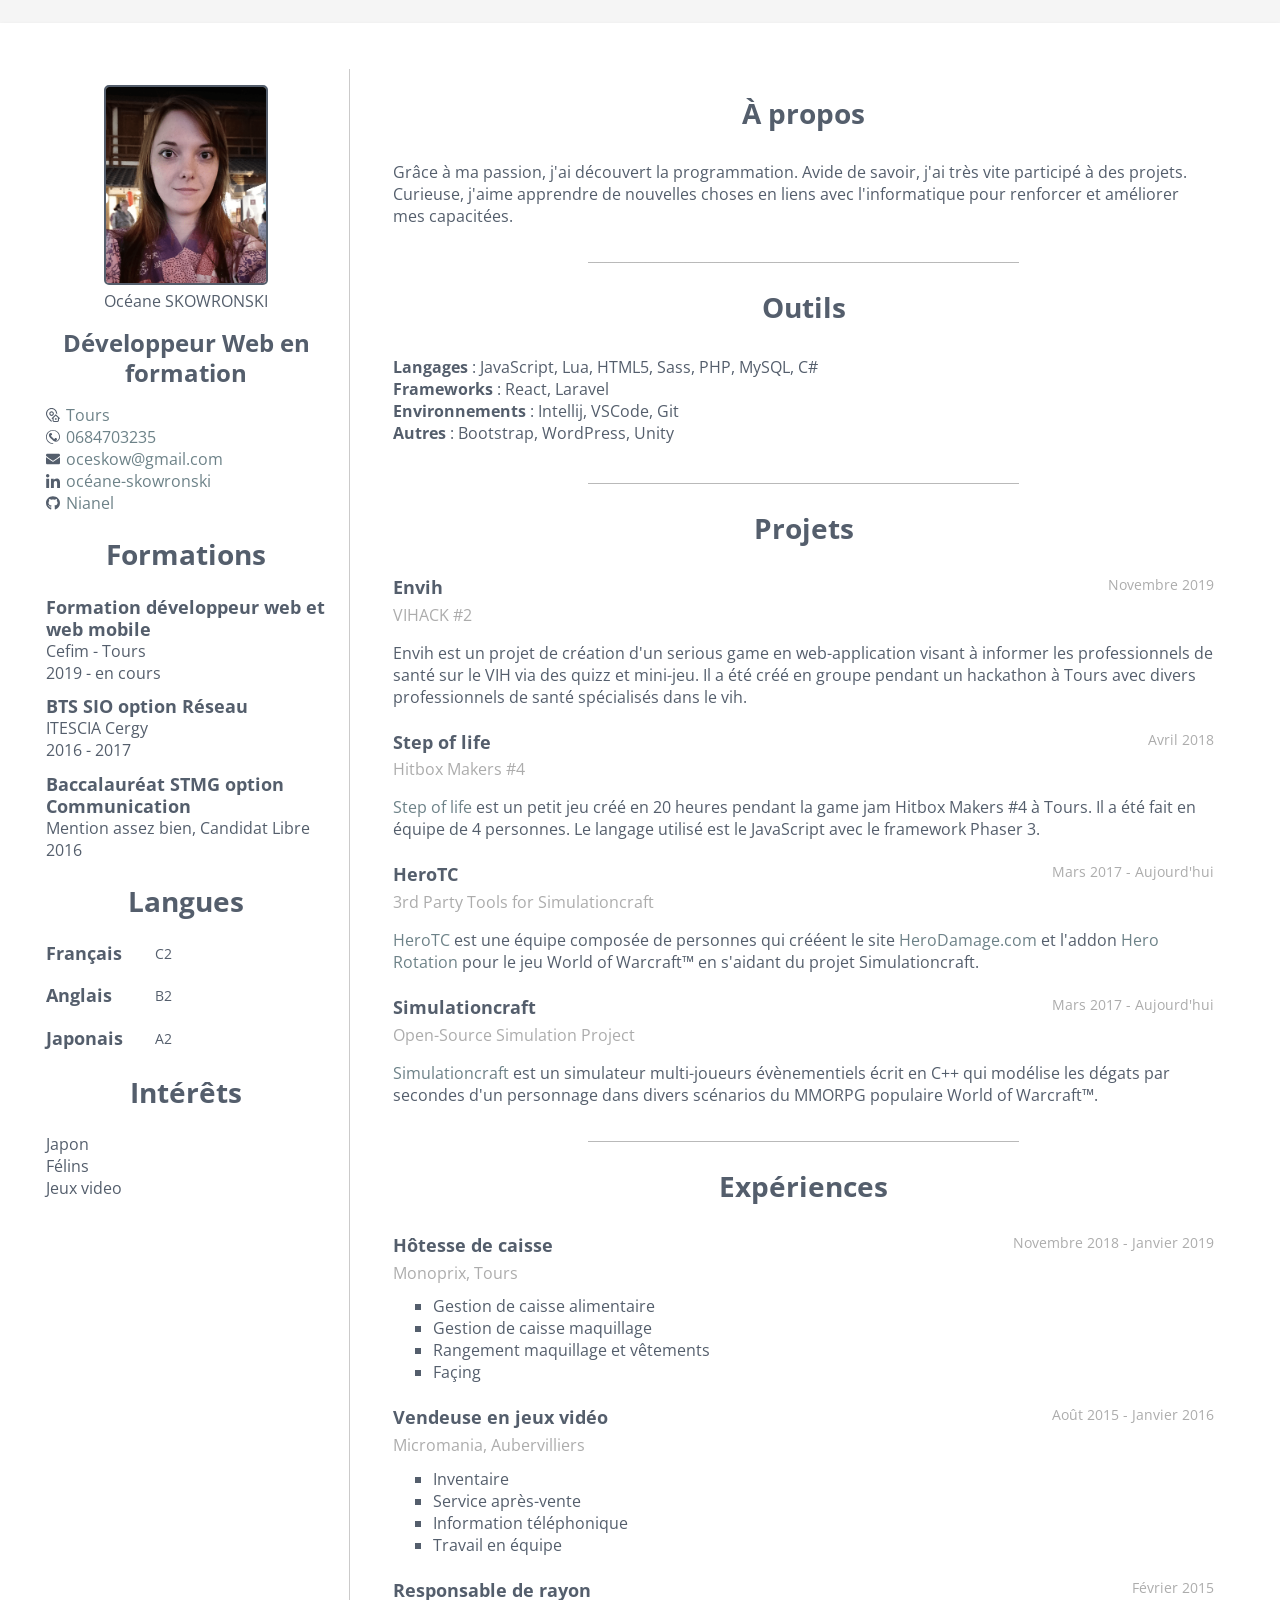
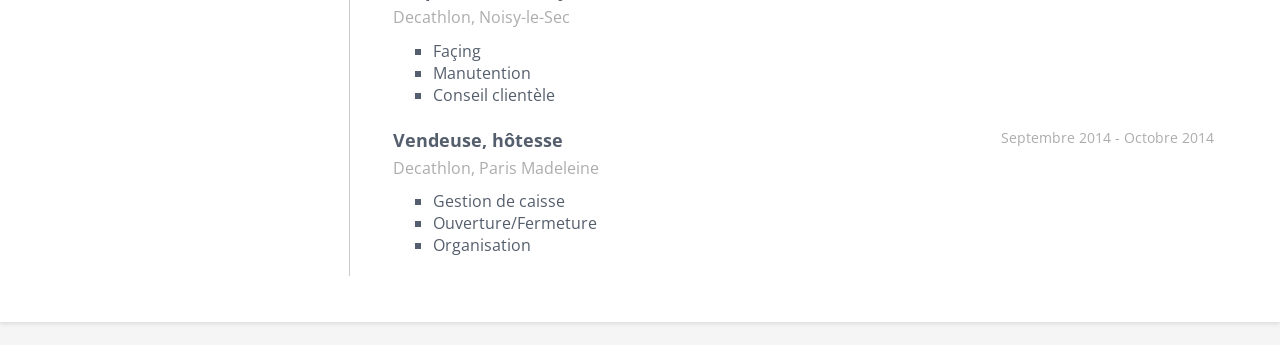
==== index.html @ ff421c4d "[CV] Minor update" ====
<!doctype html>
<html lang="fr">
<head>
  <meta charset="utf-8">
  <meta http-equiv="x-ua-compatible" content="ie=edge">
  <title>Océane SKOWRONSKI</title>
  <meta name="description" content="">
  <meta name="viewport" content="width=device-width, initial-scale=1">

  <link rel="apple-touch-icon-precomposed" sizes="57x57" href="./img/favicon/apple-touch-icon-57x57.png"/>
  <link rel="apple-touch-icon-precomposed" sizes="114x114" href="./img/favicon/apple-touch-icon-114x114.png"/>
  <link rel="apple-touch-icon-precomposed" sizes="72x72" href="./img/favicon/apple-touch-icon-72x72.png"/>
  <link rel="apple-touch-icon-precomposed" sizes="144x144" href="./img/favicon/apple-touch-icon-144x144.png"/>
  <link rel="apple-touch-icon-precomposed" sizes="60x60" href="./img/favicon/apple-touch-icon-60x60.png"/>
  <link rel="apple-touch-icon-precomposed" sizes="120x120" href="./img/favicon/apple-touch-icon-120x120.png"/>
  <link rel="apple-touch-icon-precomposed" sizes="76x76" href="./img/favicon/apple-touch-icon-76x76.png"/>
  <link rel="apple-touch-icon-precomposed" sizes="152x152" href="./img/favicon/apple-touch-icon-152x152.png"/>
  <link rel="icon" type="image/png" href="./img/favicon/favicon-196x196.png" sizes="196x196"/>
  <link rel="icon" type="image/png" href="./img/favicon/favicon-96x96.png" sizes="96x96"/>
  <link rel="icon" type="image/png" href="./img/favicon/favicon-32x32.png" sizes="32x32"/>
  <link rel="icon" type="image/png" href="./img/favicon/favicon-16x16.png" sizes="16x16"/>
  <link rel="icon" type="image/png" href="./img/favicon/favicon-128.png" sizes="128x128"/>
  <meta name="application-name" content="Océane SKOWRONSKI"/>
  <meta name="msapplication-TileColor" content="#FFFFFF"/>
  <meta name="msapplication-TileImage" content="./img/favicon/mstile-144x144.png"/>
  <meta name="msapplication-square70x70logo" content="./img/favicon/mstile-70x70.png"/>
  <meta name="msapplication-square150x150logo" content="./img/favicon/mstile-150x150.png"/>
  <meta name="msapplication-wide310x150logo" content="./img/favicon/mstile-310x150.png"/>
  <meta name="msapplication-square310x310logo" content="./img/favicon/mstile-310x310.png"/>

  <link href="https://fonts.googleapis.com/css?family=Open+Sans" rel="stylesheet">
  <link rel="stylesheet" href="./css/normalize.css">
  <link rel="stylesheet" href="./css/main.css">
</head>
<body>

<main>
  <article id="cv">
    <div id="sidebar">
      <section id="about">
        <figure>
          <img src="./img/me.png" alt="picture of me">
          <figcaption>Océane SKOWRONSKI</figcaption>
        </figure>
        <h1>Développeur Web en formation</h1>
      </section>
      <section id="links">
        <ul>
          <li>
            <a href="https://goo.gl/maps/8fyvjDsKUUS2BuRR8" title="Localisation" target="_blank">Tours</a>
          </li>
          <li>
            <a href="tel:0684703235" title="Telephone">0684703235</a>
          </li>
          <li>
            <a href="mailto:oceskow@gmail.com" title="Email">oceskow@gmail.com</a>
          </li>
          <li>
            <a href="https://www.linkedin.com/in/oc%C3%A9ane-skowronski-62963412b/" title="LinkedIn" target="_blank">océane-skowronski</a>
          </li>
          <li>
            <a href="https://github.com/Nianel" title="GitHub" target="_blank">Nianel</a>
          </li>
        </ul>
      </section>
      <section id="education">
        <h2>Formations</h2>
        <ul>
          <li><h3>Formation développeur web et web mobile</h3><h4>Cefim - Tours<br>2019 - en cours</h4></li>
          <li><h3>BTS SIO option Réseau</h3><h4>ITESCIA Cergy<br>2016 - 2017</h4></li>
          <li><h3>Baccalauréat STMG option Communication</h3><h4>Mention assez bien, Candidat Libre<br>2016</h4></li>
        </ul>
      </section>
      <section id="langs">
        <h2>Langues</h2>
        <ul>
          <li><h3>Français<span class="level">C2</span></h3></li>
          <li><h3>Anglais<span class="level">B2</span></h3></li>
          <li><h3>Japonais<span class="level">A2</span></h3></li>
        </ul>
      </section>
      <section>
        <h2>Intérêts</h2>
        <ul>
          <li>Japon</li>
          <li>Félins</li>
          <li>Jeux video</li>
        </ul>
      </section>
    </div>
    <div id="content">
      <section id="profile">
        <h2>À propos</h2>
        <p>
          Grâce à ma passion, j'ai découvert la programmation. Avide de savoir, j'ai très vite participé à des
          projets.<br>
          Curieuse, j'aime apprendre de nouvelles choses en liens avec l'informatique pour renforcer et améliorer mes
          capacitées.
        </p>
      </section>
      <section id="tools">
        <h2>Outils</h2>
        <ul>
          <li>
            <strong>Langages</strong> :
            JavaScript, Lua, HTML5, Sass, PHP, MySQL, C#
          </li>
          <li>
            <strong>Frameworks</strong> :
            React, Laravel
          </li>
          <li>
            <strong>Environnements</strong> :
            Intellij, VSCode, Git
          </li>
          <li>
            <strong>Autres</strong> :
            Bootstrap, WordPress, Unity
          </li>
        </ul>
      </section>
      <section id="projects">
        <h2>Projets</h2>
        <div>
          <h3>Envih<span class="period">Novembre 2019</span></h3>
          <h4>VIHACK #2</h4>
          <p> Envih est un projet de création d'un serious game en web-application visant à informer les professionnels de
            santé sur le VIH via des quizz et mini-jeu.
            Il a été créé en groupe pendant un hackathon à Tours avec divers professionnels de santé spécialisés dans le
            vih.
          </p>
        </div>
        <div>
          <h3>Step of life<span class="period">Avril 2018</span></h3>
          <h4>Hitbox Makers #4</h4>
          <p>
            <a href="https://github.com/Nianel/steps-of-life" title="Step of life GitHub" target="_blank">Step of
              life</a> est un petit jeu créé en 20 heures pendant la game jam Hitbox Makers #4 à Tours. Il a été fait en
            équipe de 4
            personnes. Le langage utilisé est le JavaScript avec le framework Phaser 3.
          </p>
        </div>
        <div>
          <h3>HeroTC<span class="period">Mars 2017 - Aujourd'hui</span></h3>
          <h4>3rd Party Tools for Simulationcraft</h4>
          <p>
            <a href="https://github.com/herotc" title="HeroTC GitHub" target="_blank">HeroTC</a> est une
            équipe composée de personnes qui crééent le site <a href="https://www.herodamage.com/" title="HeroDamage"
                                                                target="_blank">HeroDamage.com</a> et l'addon <a
            href="https://github.com/herotc/hero-rotation" title="HeroRotation" target="_blank">Hero Rotation</a> pour
            le jeu World of Warcraft™ en s'aidant du projet Simulationcraft.
          </p>
        </div>
        <div>
          <h3>Simulationcraft<span class="period">Mars 2017 - Aujourd'hui</span></h3>
          <h4>Open-Source Simulation Project</h4>
          <p>
            <a href="https://github.com/simulationcraft/simc" title="Simulationcraft GitHub" target="_blank">Simulationcraft</a>
            est un simulateur multi-joueurs évènementiels écrit en C++ qui modélise les dégats par secondes d'un
            personnage dans divers scénarios du MMORPG populaire World of Warcraft™.
          </p>
        </div>
      </section>
      <section id="experiences">
        <h2>Expériences</h2>
        <div>
          <h3>Hôtesse de caisse<span class="period">Novembre 2018 - Janvier 2019</span></h3>
          <h4>Monoprix, Tours</h4>
          <ul>
            <li>Gestion de caisse alimentaire</li>
            <li>Gestion de caisse maquillage</li>
            <li>Rangement maquillage et vêtements</li>
            <li>Façing</li>
          </ul>
        </div>
        <div>
          <h3>Vendeuse en jeux vidéo<span class="period">Août 2015 - Janvier 2016</span></h3>
          <h4>Micromania, Aubervilliers</h4>
          <ul>
            <li>Inventaire</li>
            <li>Service après-vente</li>
            <li>Information téléphonique</li>
            <li>Travail en équipe</li>
          </ul>
        </div>
        <div>
          <h3>Responsable de rayon<span class="period">Février 2015</span></h3>
          <h4>Decathlon, Noisy-le-Sec</h4>
          <ul>
            <li>Façing</li>
            <li>Manutention</li>
            <li>Conseil clientèle</li>
          </ul>
        </div>
        <div>
          <h3>Vendeuse, hôtesse<span class="period">Septembre 2014 - Octobre 2014</span></h3>
          <h4>Decathlon, Paris Madeleine</h4>
          <ul>
            <li>Gestion de caisse</li>
            <li>Ouverture/Fermeture</li>
            <li>Organisation</li>
          </ul>
        </div>
      </section>
    </div>
  </article>
</main>
</body>
</html>
---- css/main.css ----
body {
  font-size: 1rem;
  line-height: 1.25;
}

@media all and (min-width: 48em) {
  body {
    font-size: 1rem;
    line-height: 1.375;
  }
}

h1, .h1 {
  font-size: 1.625rem;
  line-height: 1.15384615;
}

@media all and (min-width: 48em) {
  h1, .h1 {
    font-size: 2rem;
    line-height: 1.25;
  }
}

@media all and (min-width: 62em) {
  h1, .h1 {
    font-size: 2.25rem;
    line-height: 1.25;
  }
}

h2, .h2 {
  font-size: 1.375rem;
  line-height: 1.13636364;
}

@media all and (min-width: 48em) {
  h2, .h2 {
    font-size: 1.5rem;
    line-height: 1.25;
  }
}

@media all and (min-width: 62em) {
  h2, .h2 {
    font-size: 1.75rem;
    line-height: 1.25;
  }
}

h3, .h3 {
  font-size: 1.125rem;
  line-height: 1.11111111;
}

@media all and (min-width: 48em) {
  h3, .h3 {
    line-height: 1.22222222;
  }
}

blockquote {
  font-size: 1.25rem;
  line-height: 1.25;
}

@media all and (min-width: 48em) {
  blockquote {
    font-size: 1.5rem;
    line-height: 1.45833333;
  }
}

ul {
  list-style: none;
  margin: 0;
  padding: 0;
}

a, a:visited, a:hover, a:active {
  color: rgb(109, 130, 136);
}

a, a:visited, a:active {
  text-decoration: none;
}

a:hover {
  text-decoration: underline;
}

body {
  background: #F5F5F5;
  color: #545E6C;
  font-family: 'Open Sans', sans-serif;
  padding: 1.44rem 0;
}

body article#cv {
  background-color: #FFF;
  box-shadow: 0 0.125rem 0.25rem rgba(0, 0, 0, 0.1);
  margin: auto;
  padding: 1.44rem;
}

@media all and (min-width: 48em) {
  body article#cv {
    display: flex;
    max-width: 75rem;
    padding: 2.88rem;
  }
}

body article#cv > div > section > h2 {
  text-align: center;
}

body article#cv > div#sidebar {
  margin: 0 auto;
  min-width: 17.5rem;
  max-width: 17.5rem;
}

@media all and (min-width: 48em) {
  body article#cv > div#sidebar {
    border-right: 0.0625rem groove rgba(168, 167, 167, 0.6);
    padding-right: 1.44rem;
  }
}

body article#cv > div#sidebar > section#about {
  text-align: center;
}

body article#cv > div#sidebar > section#about > figure > img {
  border: 0.125rem solid #545E6C;
  border-radius: 0.3125rem;
  max-width: 80%;
  max-height: 80%;
}

body article#cv > div#sidebar > section#about > h1 {
  font-size: 1.5rem;
}

body article#cv > div#sidebar > section#links > ul > li {
  background-position: 0 50%;
  background-repeat: no-repeat;
  background-size: 0.875rem;
  padding-left: 1.25rem;
}

body article#cv > div#sidebar > section#links > ul > li:nth-of-type(1) {
  background-image: url("../img/address.svg");
}

body article#cv > div#sidebar > section#links > ul > li:nth-of-type(2) {
  background-image: url("../img/telephone.svg");
}

body article#cv > div#sidebar > section#links > ul > li:nth-of-type(3) {
  background-image: url("../img/mail.svg");
}

body article#cv > div#sidebar > section#links > ul > li:nth-of-type(4) {
  background-image: url("../img/linkedin.svg");
}

body article#cv > div#sidebar > section#links > ul > li:nth-of-type(5) {
  background-image: url("../img/github.svg");
}

body article#cv > div#sidebar > section#education > ul > li > h3, body article#cv > div#sidebar > section#education > ul > li > h4 {
  margin: 0;
}

body article#cv > div#sidebar > section#education > ul > li > h4 {
  font-weight: normal;
}

body article#cv > div#sidebar > section#education > ul > li:not(:last-child) {
  margin-bottom: 0.72rem;
}

body article#cv > div#sidebar > section#langs > ul {
  max-width: 45%;
}

body article#cv > div#sidebar > section#langs > ul > li > h3 {
  display: flex;
  justify-content: space-between;
}

body article#cv > div#sidebar > section#langs > ul > li > h3 > span.level {
  font-size: 80%;
  font-weight: normal;
  line-height: 1.7;
}

@media all and (min-width: 48em) {
  body article#cv > div#content {
    padding-left: 1.44rem;
  }
}

body article#cv > div#content > section {
  padding: 20px;
}

body article#cv > div#content > section:not(:last-child) {
  background: linear-gradient(to right, transparent 25%, rgba(116, 116, 116, 0.5) 25%, rgba(116, 116, 116, 0.5) 75%, transparent 75%) no-repeat bottom;
  background-size: 100% 1px;
}

body article#cv > div#content > section#tools {
  padding: 20px;
}

body article#cv > div#content > section#tools > ul {
  margin-bottom: 20px;
}

body article#cv > div#content > section > h2 {
  color: #545E6C;
  line-height: 1.75;
  margin-block-start: 0;
}

body article#cv > div#content > section#experiences > div > h3, body article#cv > div#content > section#experiences > div > h4, body article#cv > div#content > section#projects > div > h3, body article#cv > div#content > section#projects > div > h4 {
  margin: 0;
}

body article#cv > div#content > section#experiences > div > h3, body article#cv > div#content > section#projects > div > h3 {
  display: flex;
  justify-content: space-between;
  margin: 1.44rem 0 0.36rem 0;
}

body article#cv > div#content > section#experiences > div > h3 > span.period, body article#cv > div#content > section#projects > div > h3 > span.period {
  color: rgba(116, 116, 116, 0.6);
  font-size: 80%;
  font-weight: normal;
}

body article#cv > div#content > section#experiences > div > h4, body article#cv > div#content > section#projects > div > h4 {
  color: rgba(116, 116, 116, 0.6);
  font-weight: normal;
  margin-bottom: 0.72rem;
}

body article#cv > div#content > section#experiences > div > ul, body article#cv > div#content > section#projects > div > ul {
  list-style: square;
  padding-left: 2.5rem;
}

@media print {
  body {
    background: none;
    padding: 0;
  }

  body article#cv {
    background-color: transparent;
    box-shadow: none;
    padding: 0;
  }
}

/*# sourceMappingURL=main.css.map */
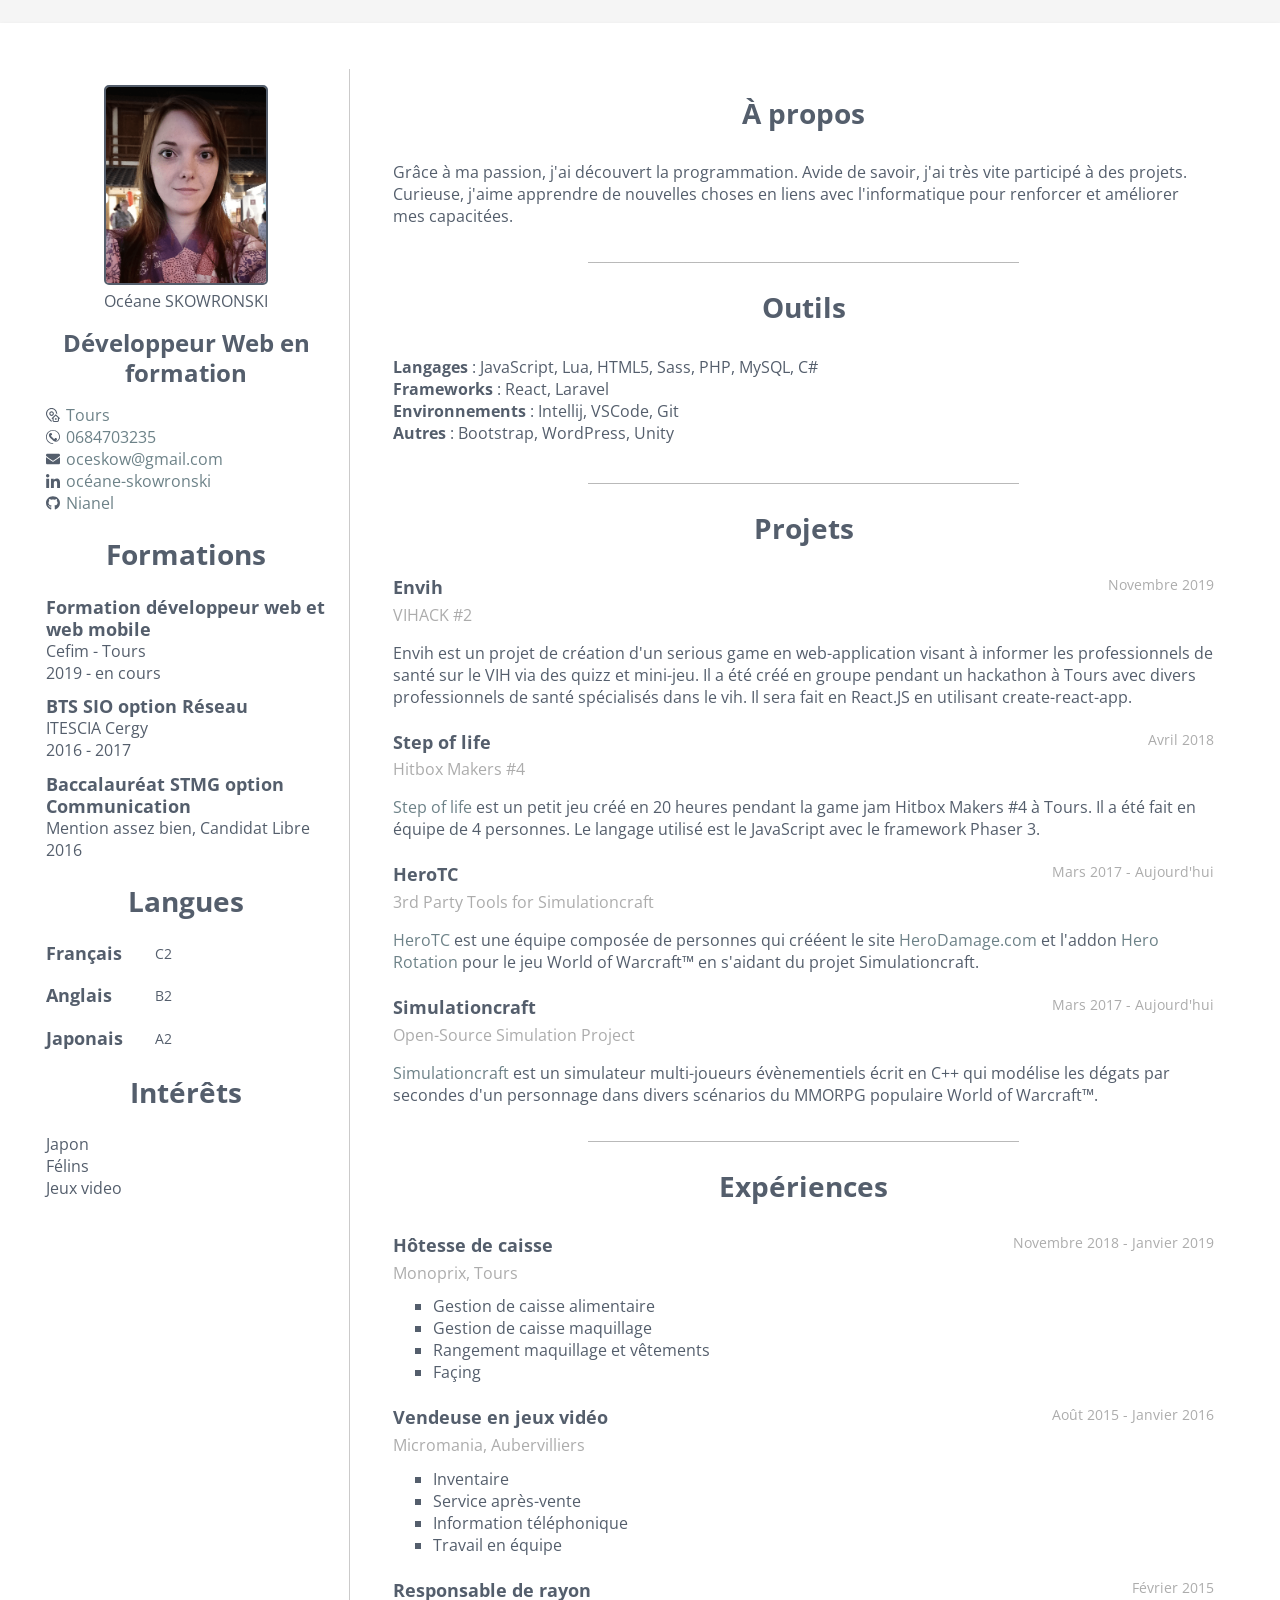
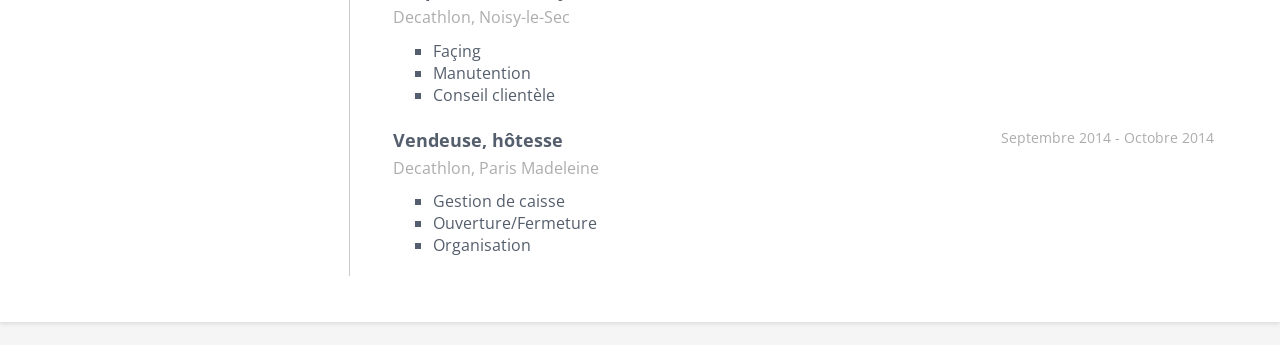
==== commit 84e2e52a: "[CV] Minor update" ====
--- a/index.html
+++ b/index.html
@@ -127,7 +127,7 @@
           <p> Envih est un projet de création d'un serious game en web-application visant à informer les professionnels de
             santé sur le VIH via des quizz et mini-jeu.
             Il a été créé en groupe pendant un hackathon à Tours avec divers professionnels de santé spécialisés dans le
-            vih.
+            vih. Il sera fait en React.JS en utilisant create-react-app.
           </p>
         </div>
         <div>
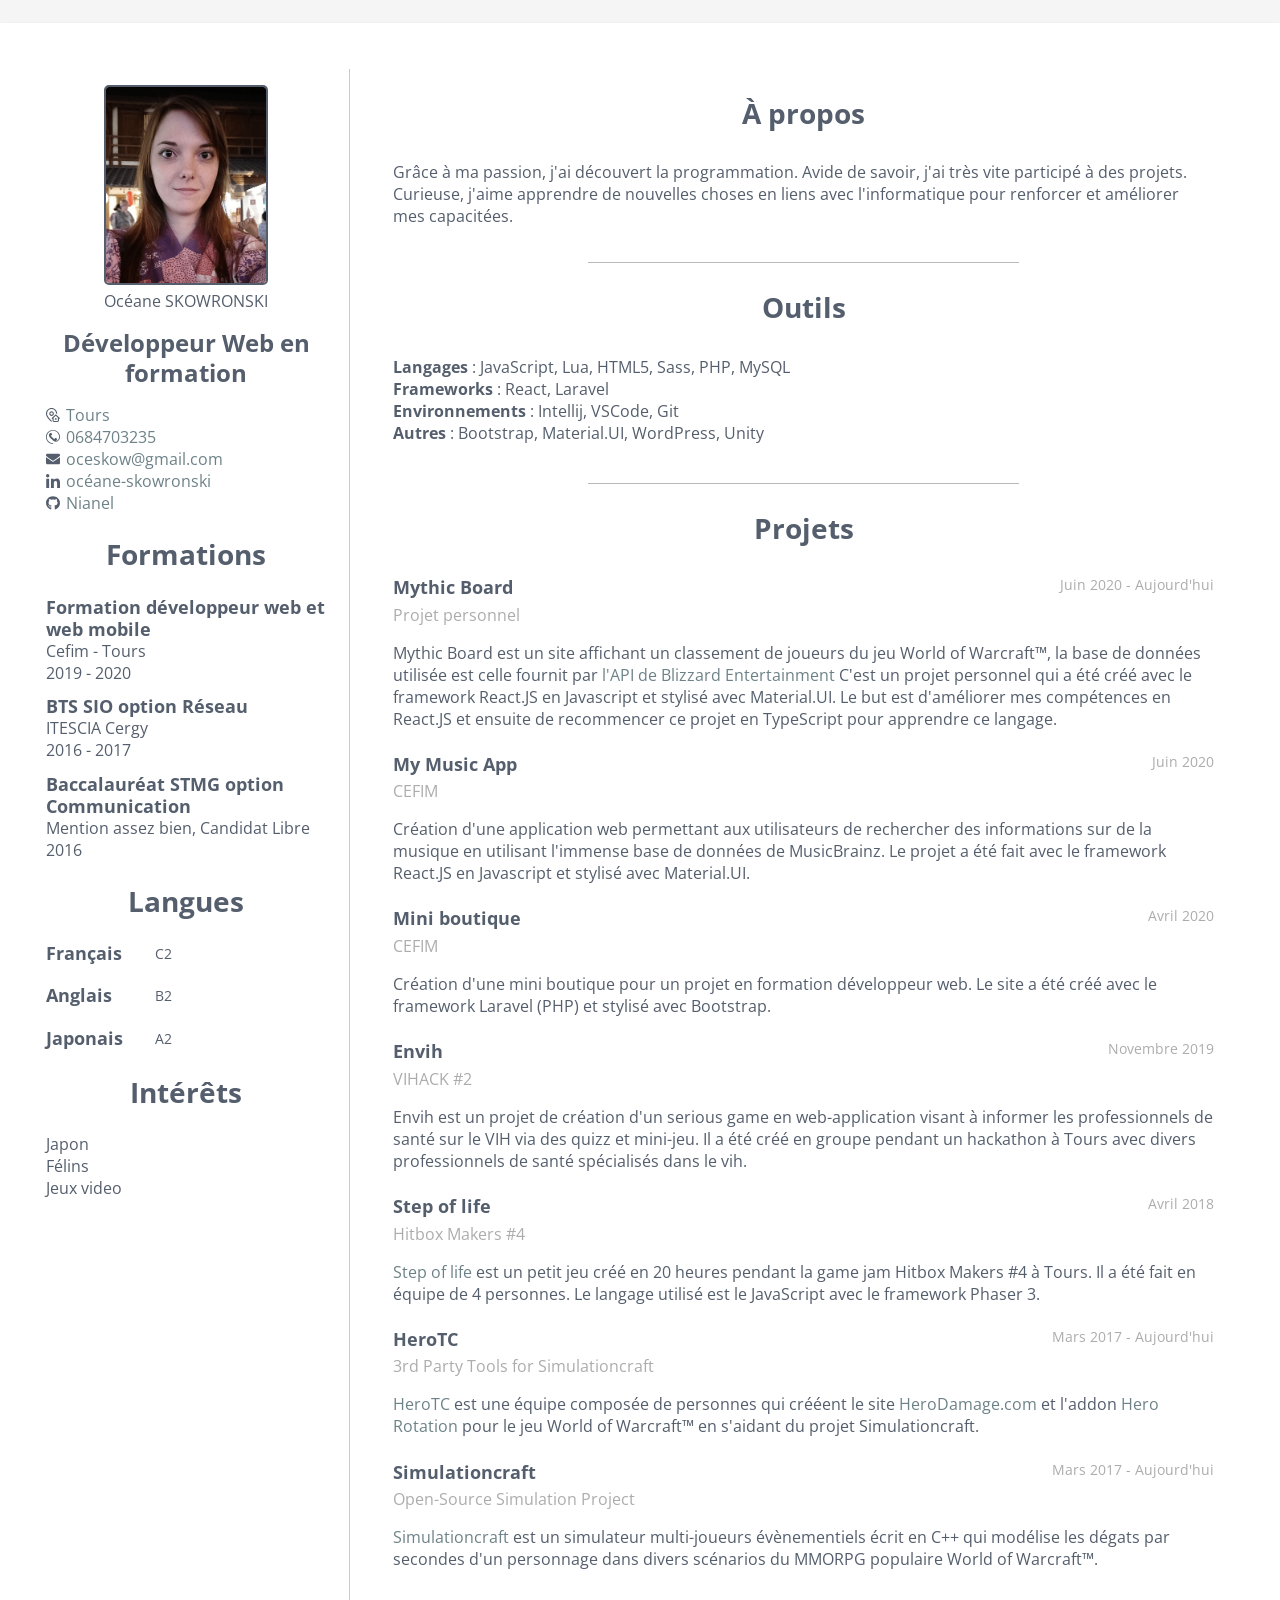
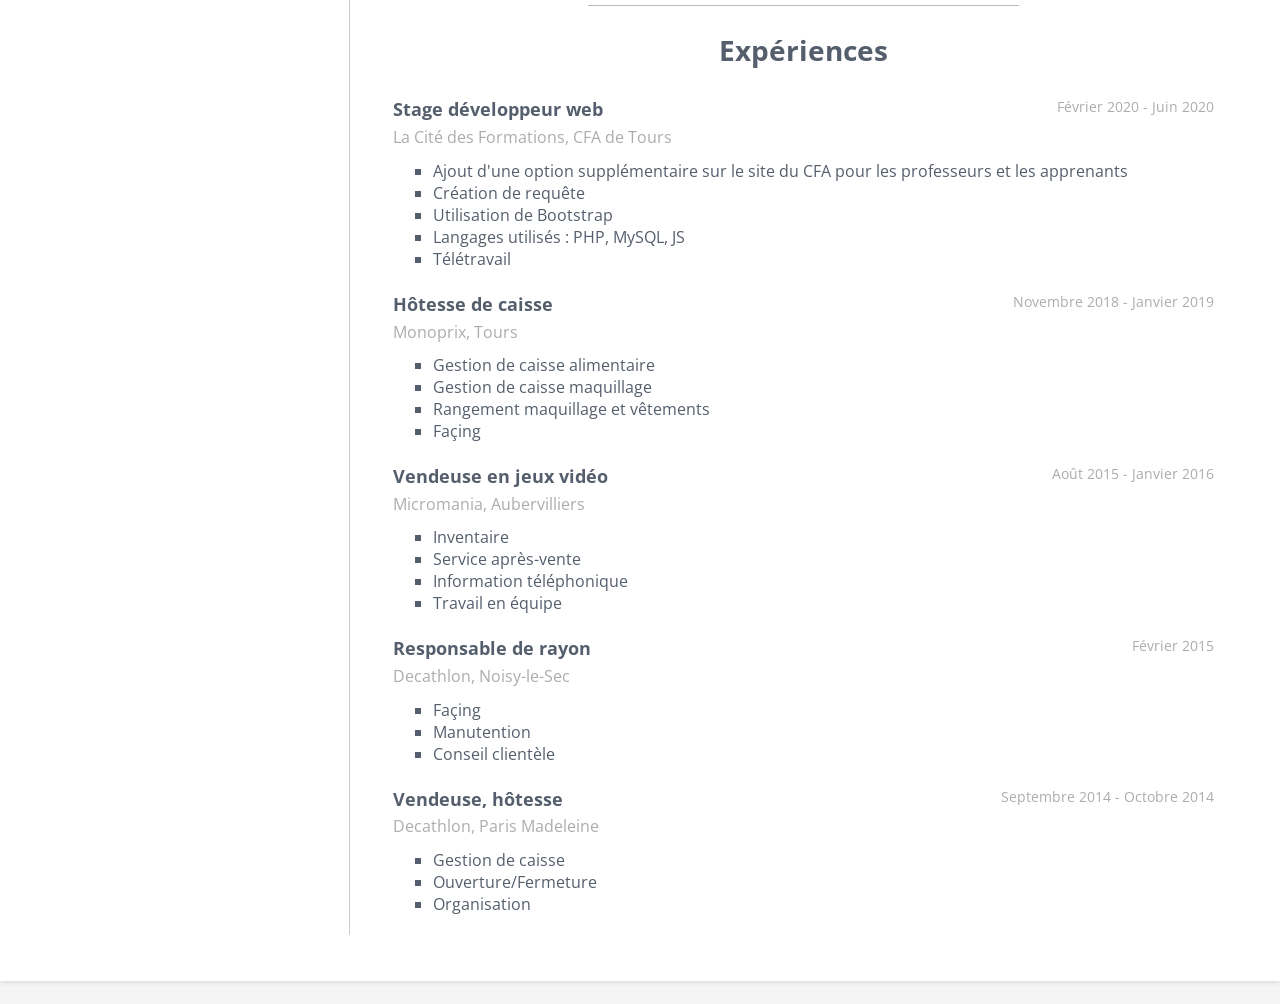
==== commit d9594044: "Update CV" ====
--- a/index.html
+++ b/index.html
@@ -66,7 +66,7 @@
       <section id="education">
         <h2>Formations</h2>
         <ul>
-          <li><h3>Formation développeur web et web mobile</h3><h4>Cefim - Tours<br>2019 - en cours</h4></li>
+          <li><h3>Formation développeur web et web mobile</h3><h4>Cefim - Tours<br>2019 - 2020</h4></li>
           <li><h3>BTS SIO option Réseau</h3><h4>ITESCIA Cergy<br>2016 - 2017</h4></li>
           <li><h3>Baccalauréat STMG option Communication</h3><h4>Mention assez bien, Candidat Libre<br>2016</h4></li>
         </ul>
@@ -103,7 +103,7 @@
         <ul>
           <li>
             <strong>Langages</strong> :
-            JavaScript, Lua, HTML5, Sass, PHP, MySQL, C#
+            JavaScript, Lua, HTML5, Sass, PHP, MySQL
           </li>
           <li>
             <strong>Frameworks</strong> :
@@ -115,19 +115,40 @@
           </li>
           <li>
             <strong>Autres</strong> :
-            Bootstrap, WordPress, Unity
+            Bootstrap, Material.UI, WordPress, Unity
           </li>
         </ul>
       </section>
       <section id="projects">
         <h2>Projets</h2>
+        <div>
+          <h3>Mythic Board<span class="period">Juin 2020 - Aujourd'hui</span></h3>
+          <h4>Projet personnel</h4>
+          <p> Mythic Board est un site affichant un classement de joueurs du jeu World of Warcraft™, la base de données utilisée est celle fournit par <a href="https://develop.battle.net/documentation" title="API Blizzard" target="_blank">l'API de Blizzard Entertainment</a>
+            C'est un projet personnel qui a été créé avec le framework React.JS en Javascript et stylisé avec Material.UI. Le but est d'améliorer mes compétences en React.JS et ensuite de recommencer ce projet en TypeScript pour apprendre ce langage.
+          </p>
+        </div>
+        <div>
+          <h3>My Music App<span class="period">Juin 2020</span></h3>
+          <h4>CEFIM</h4>
+          <p> Création d'une application web permettant aux utilisateurs de rechercher des informations sur de la musique en utilisant l'immense base de données de MusicBrainz.
+            Le projet a été fait avec le framework React.JS en Javascript et stylisé avec Material.UI.
+          </p>
+        </div>
+        <div>
+          <h3>Mini boutique<span class="period">Avril 2020</span></h3>
+          <h4>CEFIM</h4>
+          <p> Création d'une mini boutique pour un projet en formation développeur web.
+            Le site a été créé avec le framework Laravel (PHP) et stylisé avec Bootstrap.
+          </p>
+        </div>
         <div>
           <h3>Envih<span class="period">Novembre 2019</span></h3>
           <h4>VIHACK #2</h4>
           <p> Envih est un projet de création d'un serious game en web-application visant à informer les professionnels de
             santé sur le VIH via des quizz et mini-jeu.
             Il a été créé en groupe pendant un hackathon à Tours avec divers professionnels de santé spécialisés dans le
-            vih. Il sera fait en React.JS en utilisant create-react-app.
+            vih.
           </p>
         </div>
         <div>
@@ -164,6 +185,17 @@
       <section id="experiences">
         <h2>Expériences</h2>
         <div>
+          <h3>Stage développeur web<span class="period">Février 2020 - Juin 2020</span></h3>
+          <h4>La Cité des Formations, CFA de Tours</h4>
+          <ul>
+            <li>Ajout d'une option supplémentaire sur le site du CFA pour les professeurs et les apprenants</li>
+            <li>Création de requête</li>
+            <li>Utilisation de Bootstrap</li>
+            <li>Langages utilisés : PHP, MySQL, JS</li>
+            <li>Télétravail</li>
+          </ul>
+        </div>
+        <div>
           <h3>Hôtesse de caisse<span class="period">Novembre 2018 - Janvier 2019</span></h3>
           <h4>Monoprix, Tours</h4>
           <ul>
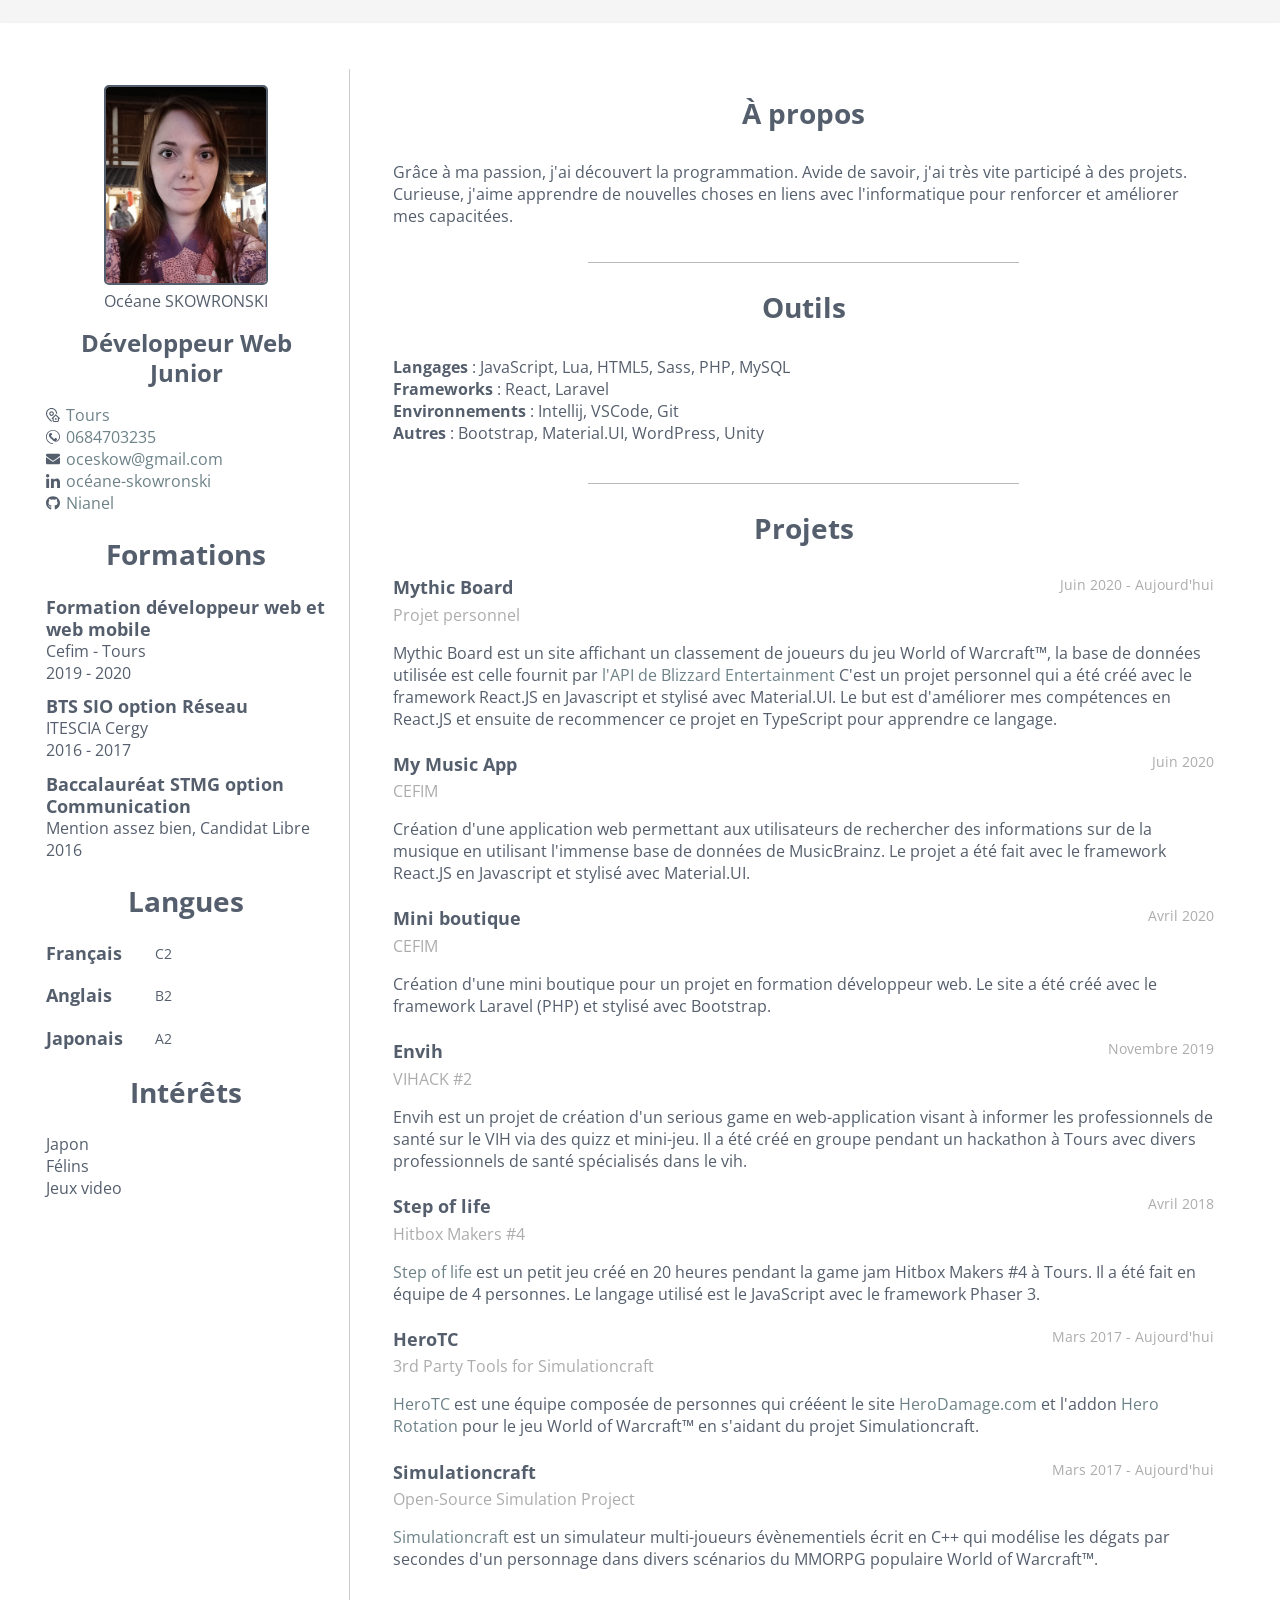
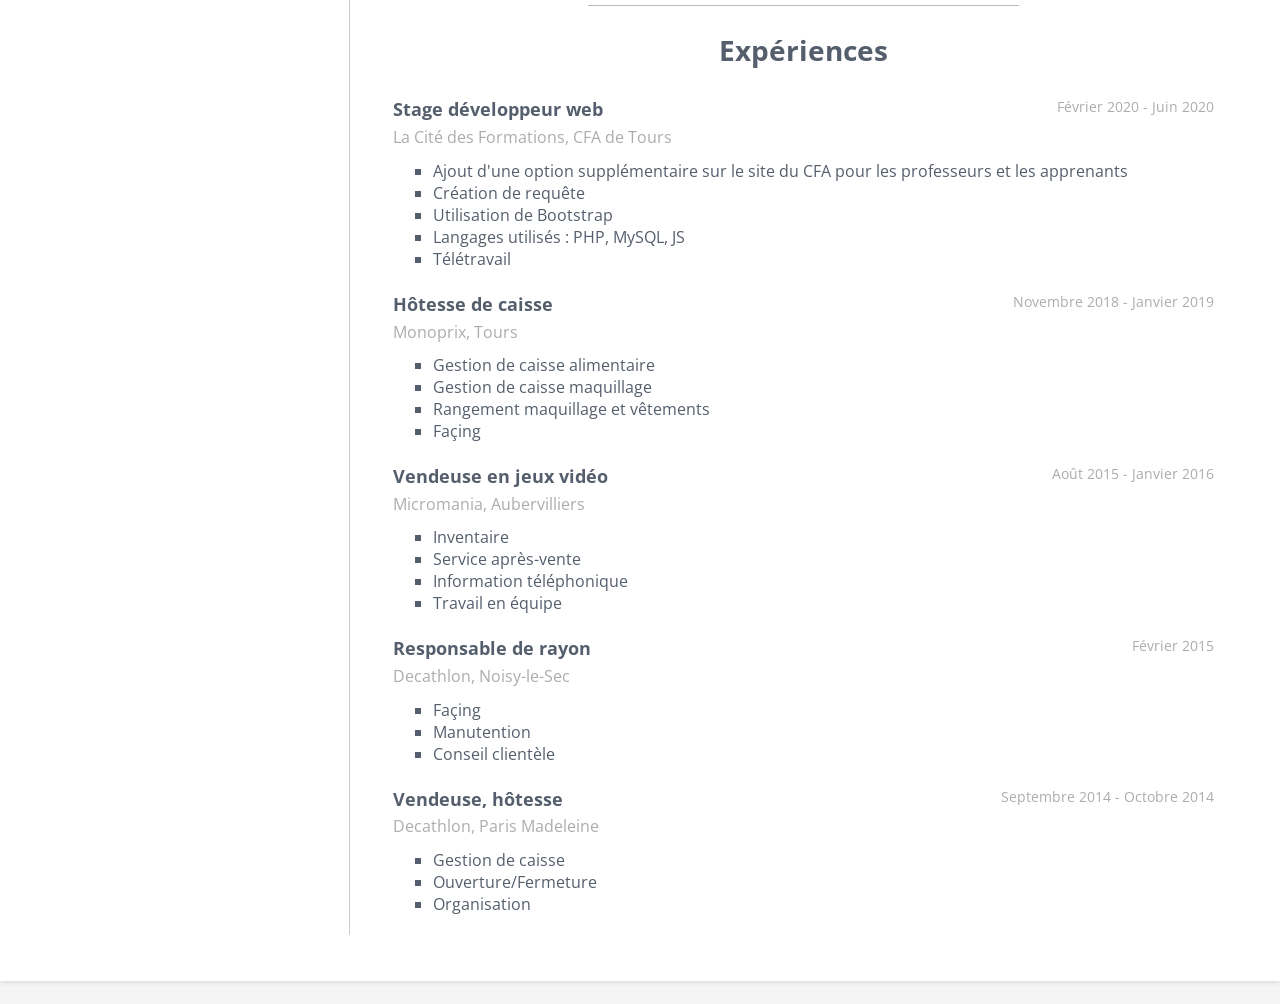
==== commit 895a4469: "Update" ====
--- a/index.html
+++ b/index.html
@@ -42,7 +42,7 @@
           <img src="./img/me.png" alt="picture of me">
           <figcaption>Océane SKOWRONSKI</figcaption>
         </figure>
-        <h1>Développeur Web en formation</h1>
+        <h1>Développeur Web Junior</h1>
       </section>
       <section id="links">
         <ul>
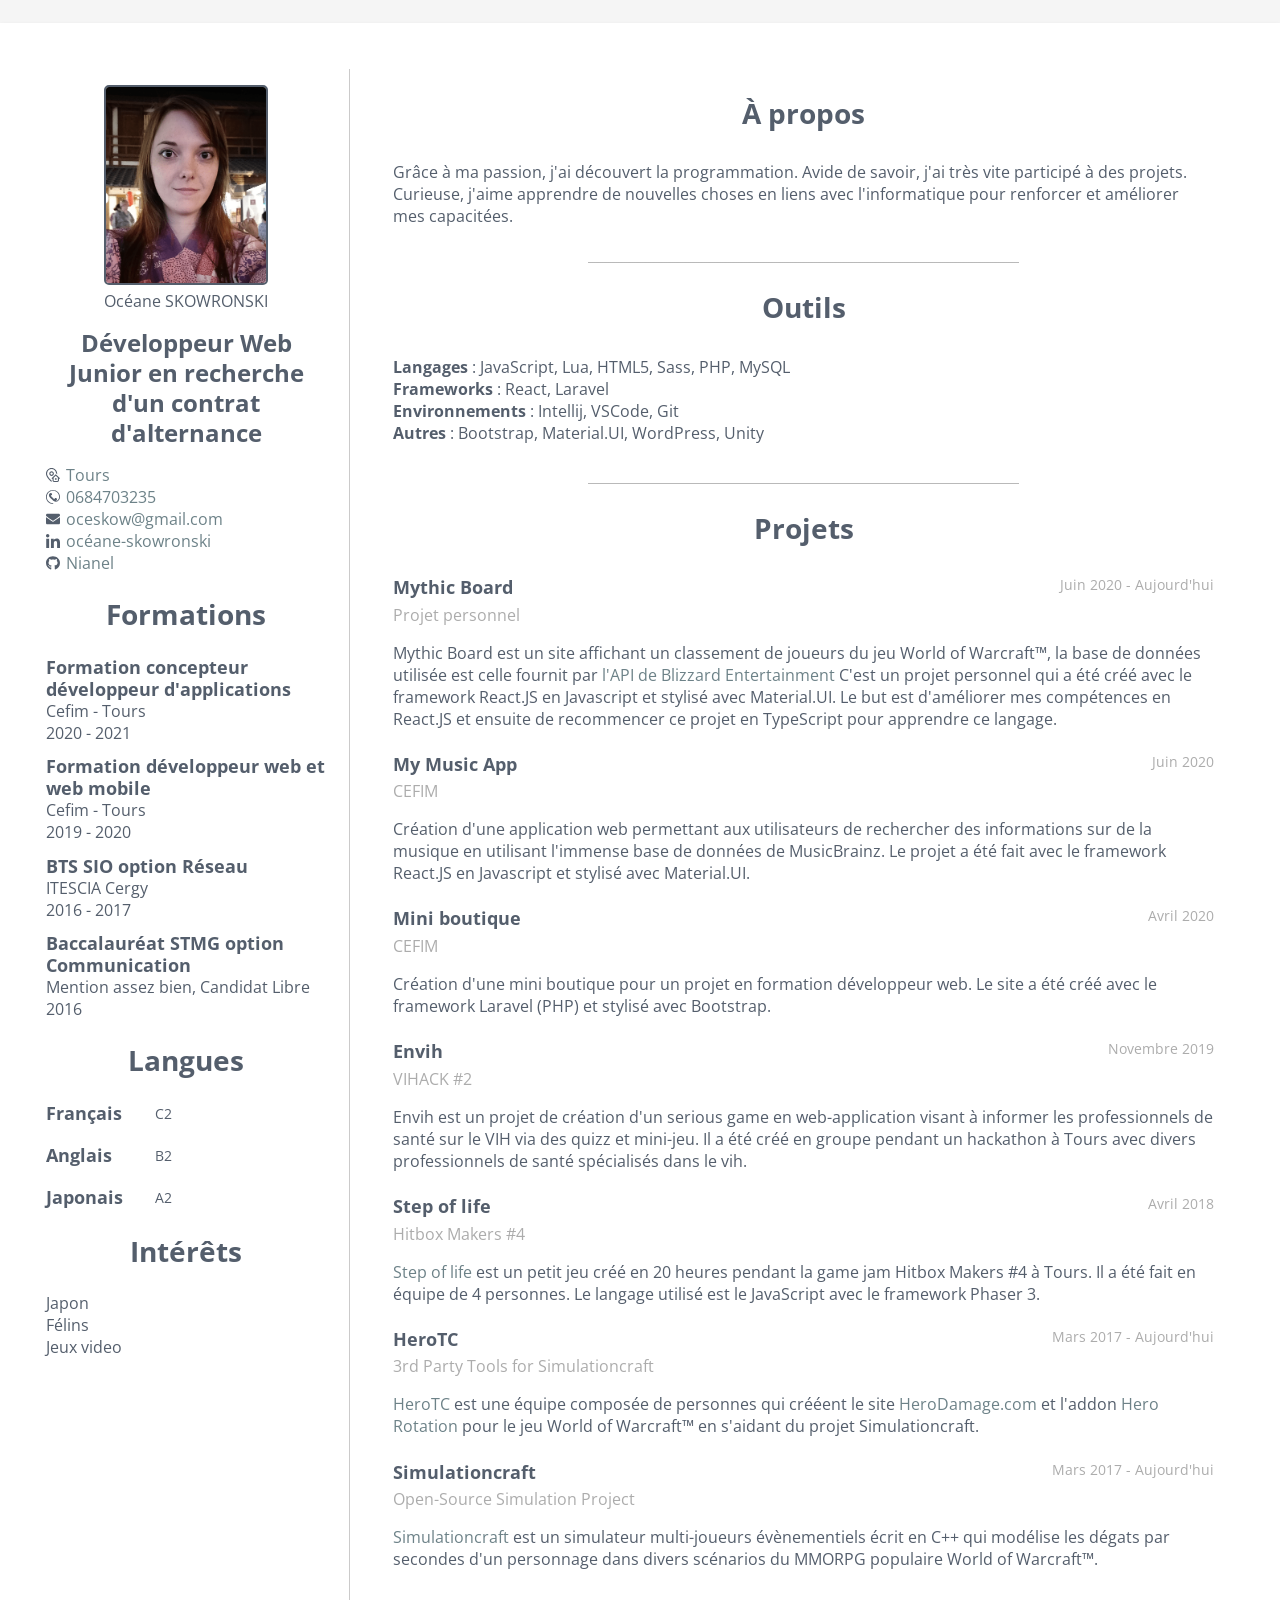
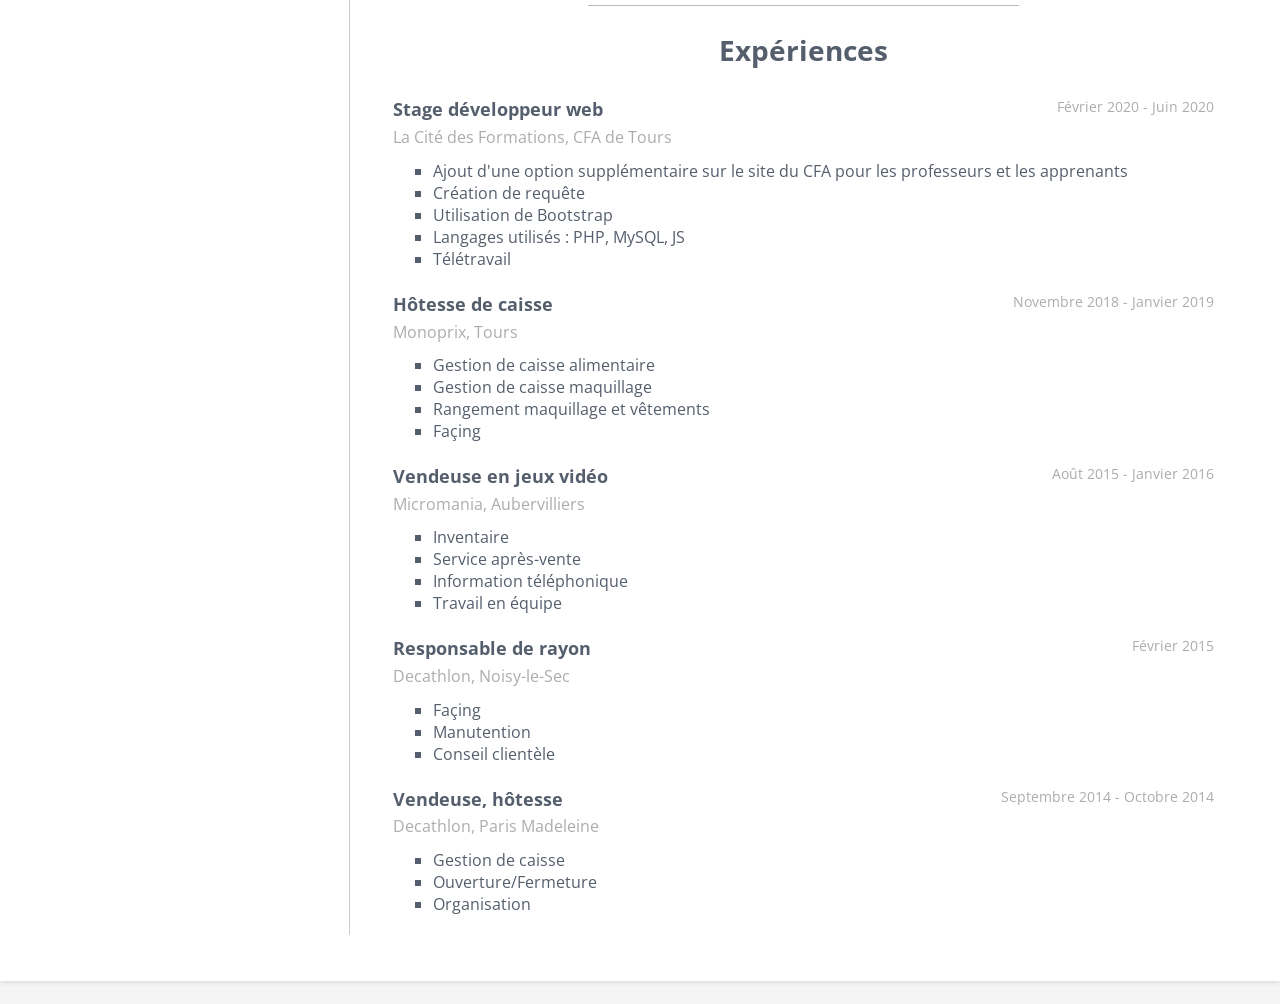
==== commit dda60d58: "Update for cda" ====
--- a/index.html
+++ b/index.html
@@ -42,7 +42,7 @@
           <img src="./img/me.png" alt="picture of me">
           <figcaption>Océane SKOWRONSKI</figcaption>
         </figure>
-        <h1>Développeur Web Junior</h1>
+        <h1>Développeur Web Junior en recherche d'un contrat d'alternance</h1>
       </section>
       <section id="links">
         <ul>
@@ -66,6 +66,7 @@
       <section id="education">
         <h2>Formations</h2>
         <ul>
+          <li><h3>Formation concepteur développeur d'applications</h3><h4>Cefim - Tours<br>2020 - 2021</h4></li>
           <li><h3>Formation développeur web et web mobile</h3><h4>Cefim - Tours<br>2019 - 2020</h4></li>
           <li><h3>BTS SIO option Réseau</h3><h4>ITESCIA Cergy<br>2016 - 2017</h4></li>
           <li><h3>Baccalauréat STMG option Communication</h3><h4>Mention assez bien, Candidat Libre<br>2016</h4></li>
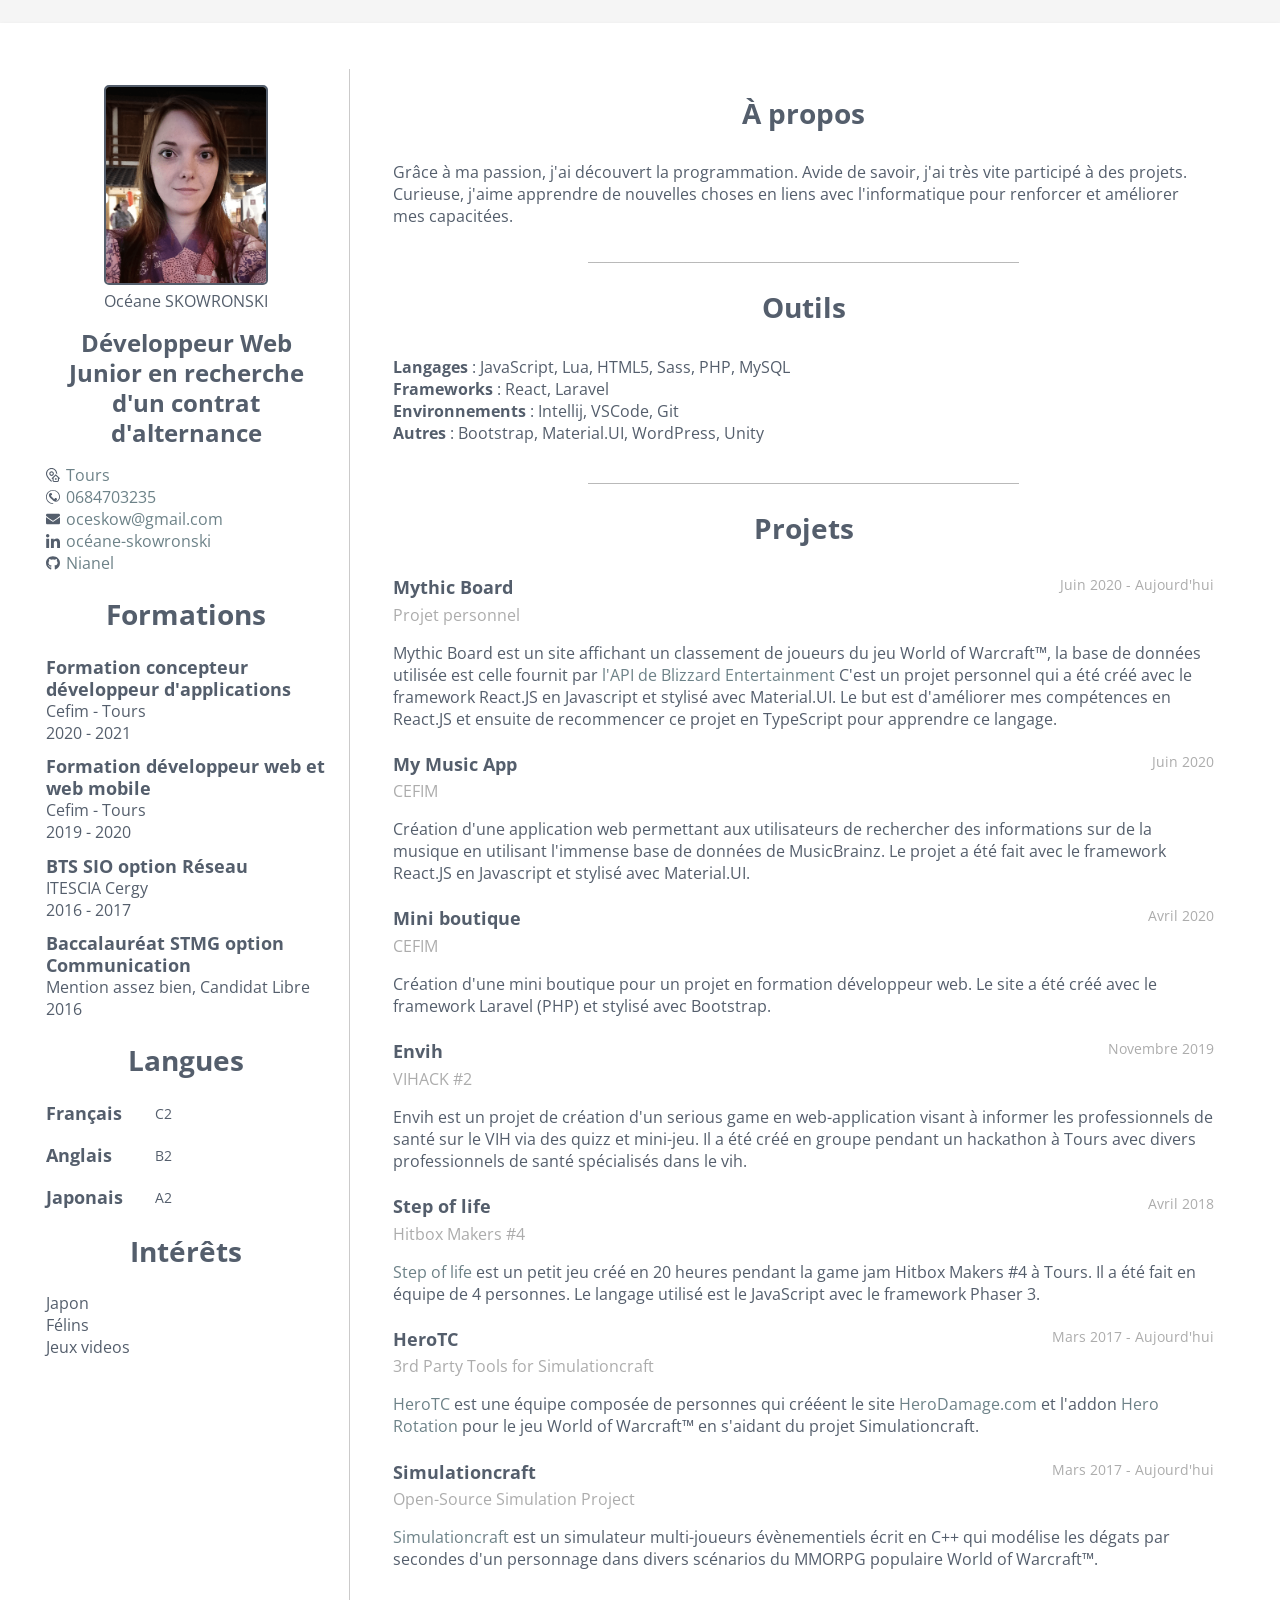
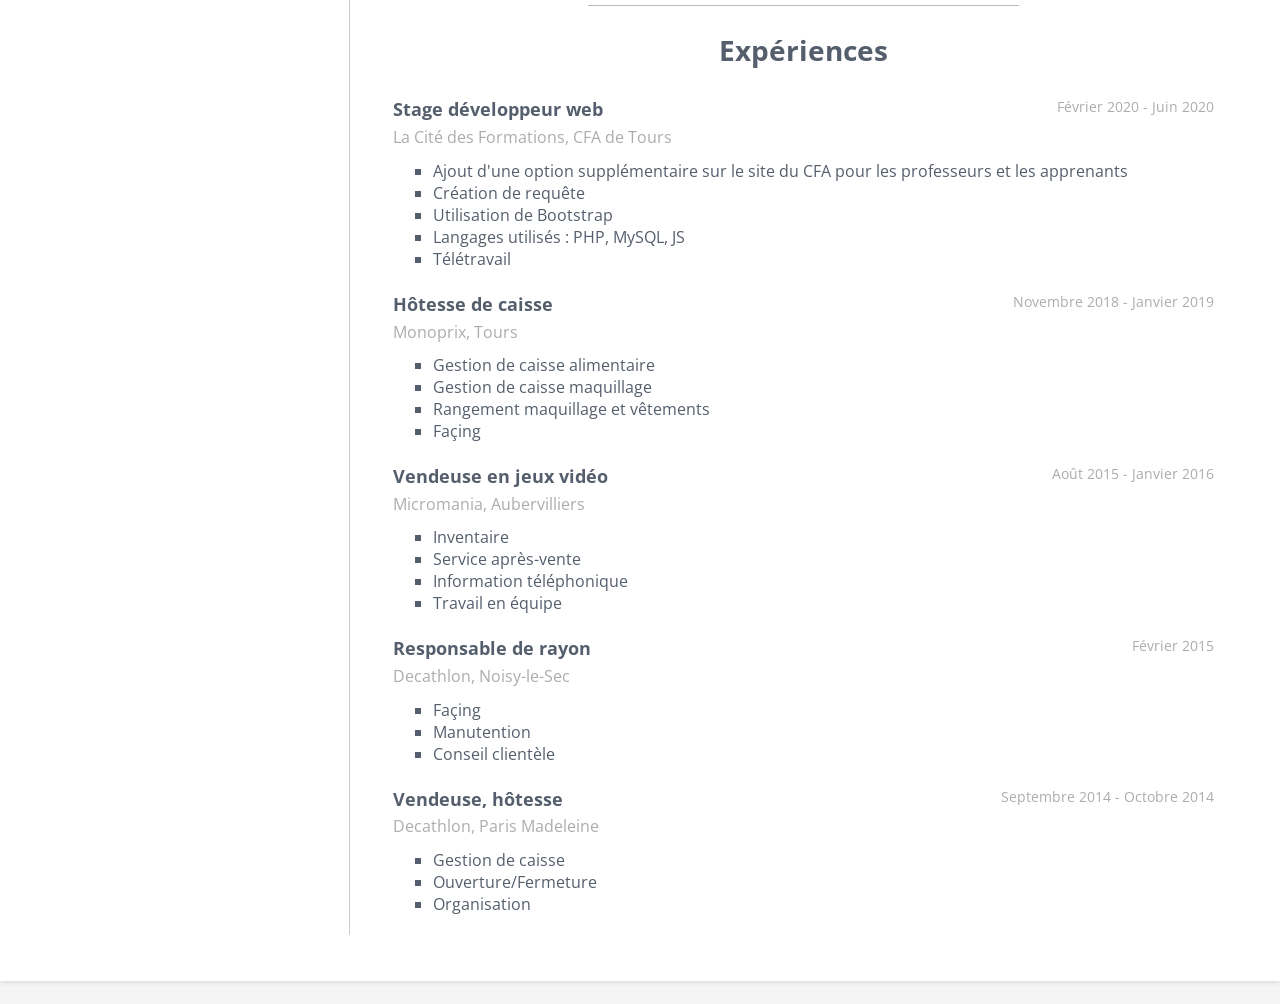
==== commit 4eb33132: "oups" ====
--- a/index.html
+++ b/index.html
@@ -85,7 +85,7 @@
         <ul>
           <li>Japon</li>
           <li>Félins</li>
-          <li>Jeux video</li>
+          <li>Jeux videos</li>
         </ul>
       </section>
     </div>
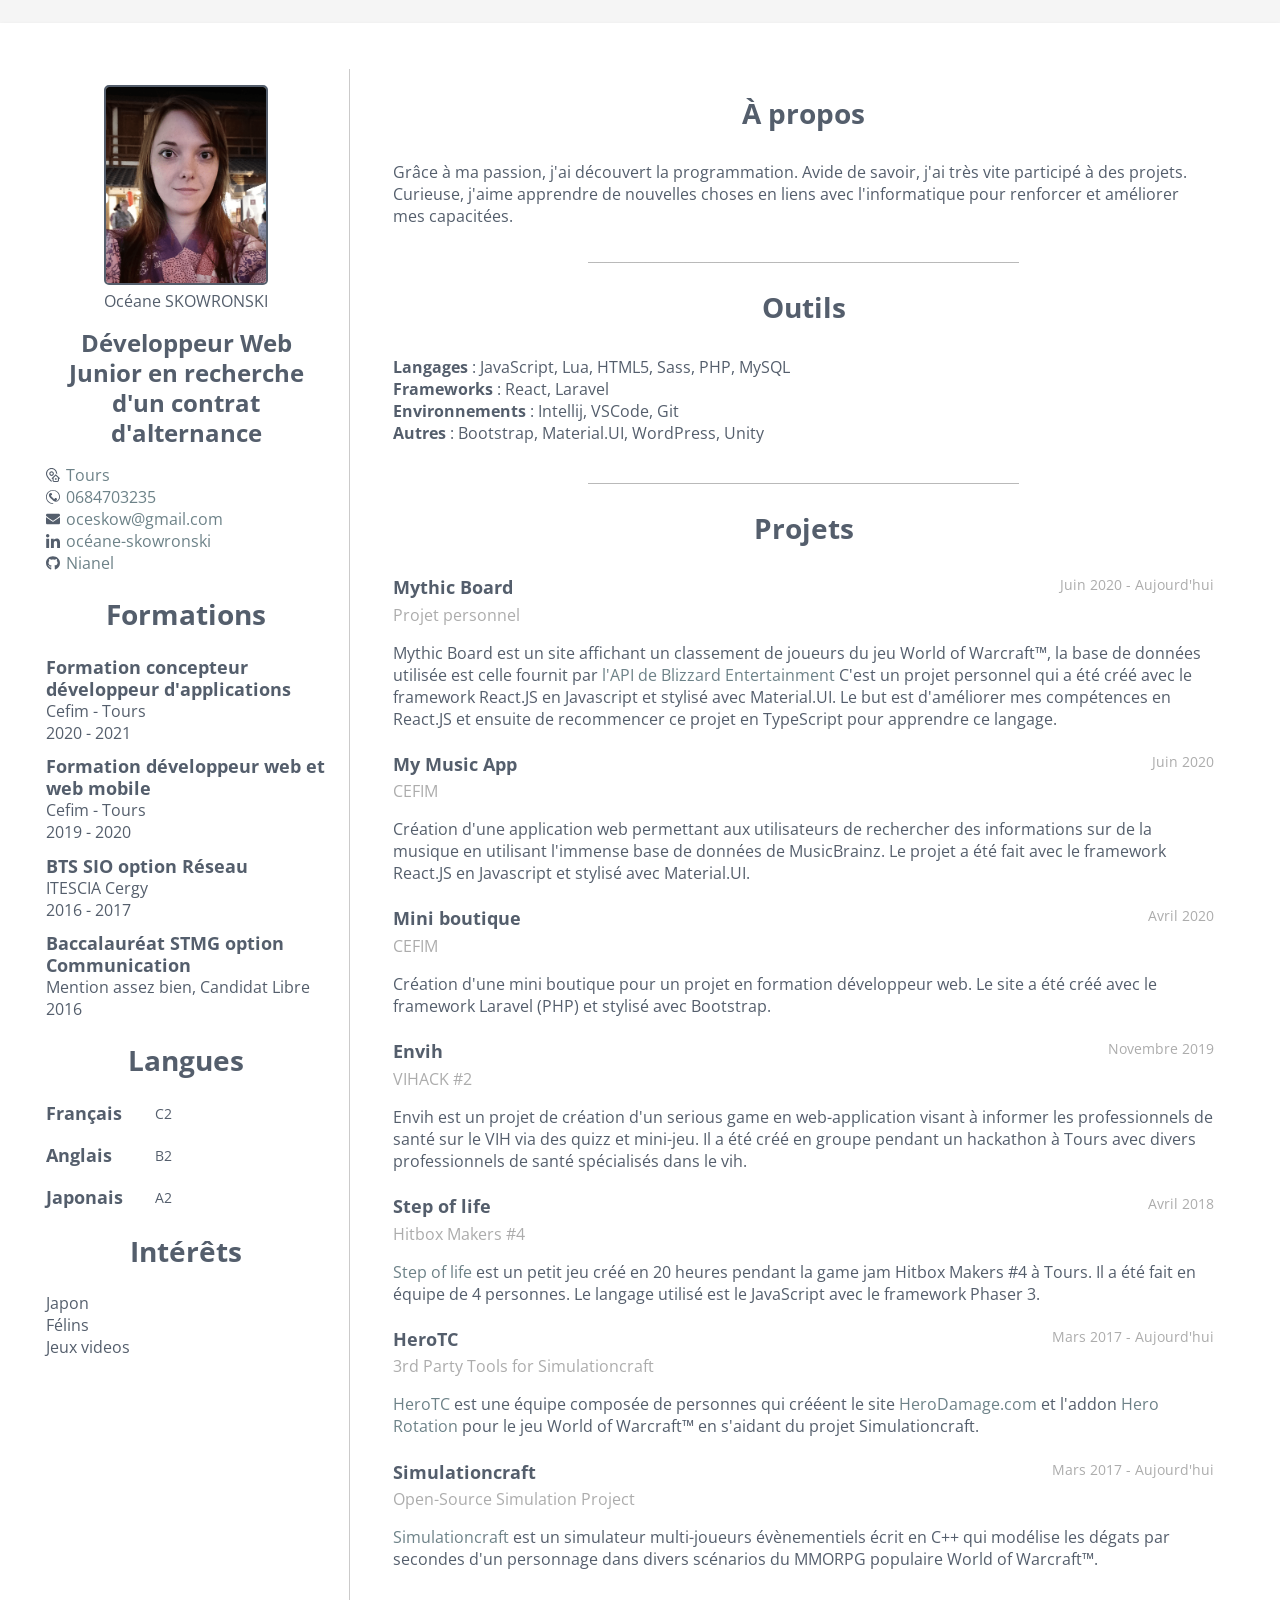
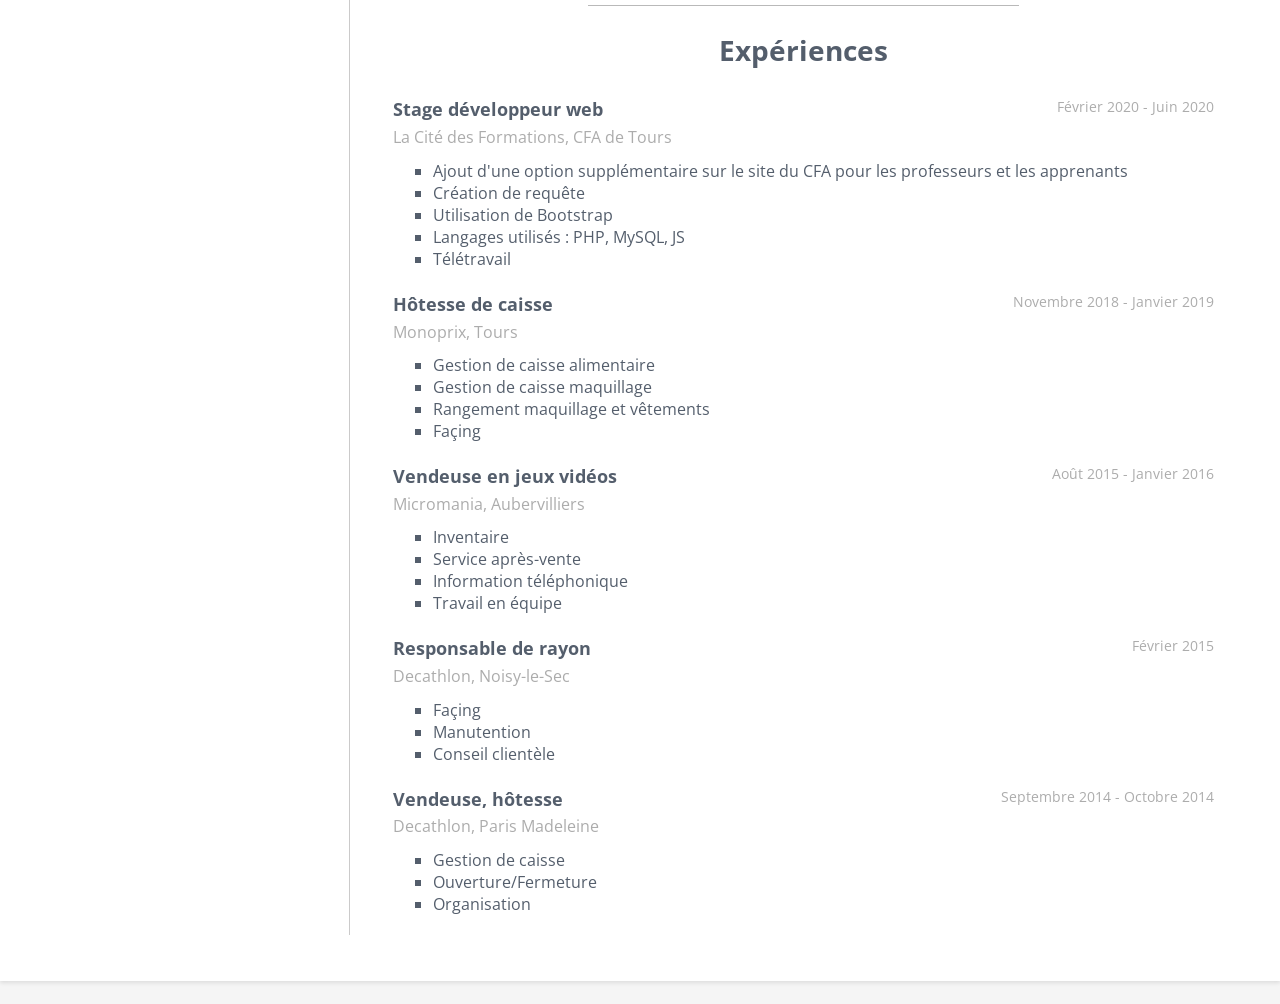
==== commit 3ff7bec8: "More mistake" ====
--- a/index.html
+++ b/index.html
@@ -207,7 +207,7 @@
           </ul>
         </div>
         <div>
-          <h3>Vendeuse en jeux vidéo<span class="period">Août 2015 - Janvier 2016</span></h3>
+          <h3>Vendeuse en jeux vidéos<span class="period">Août 2015 - Janvier 2016</span></h3>
           <h4>Micromania, Aubervilliers</h4>
           <ul>
             <li>Inventaire</li>
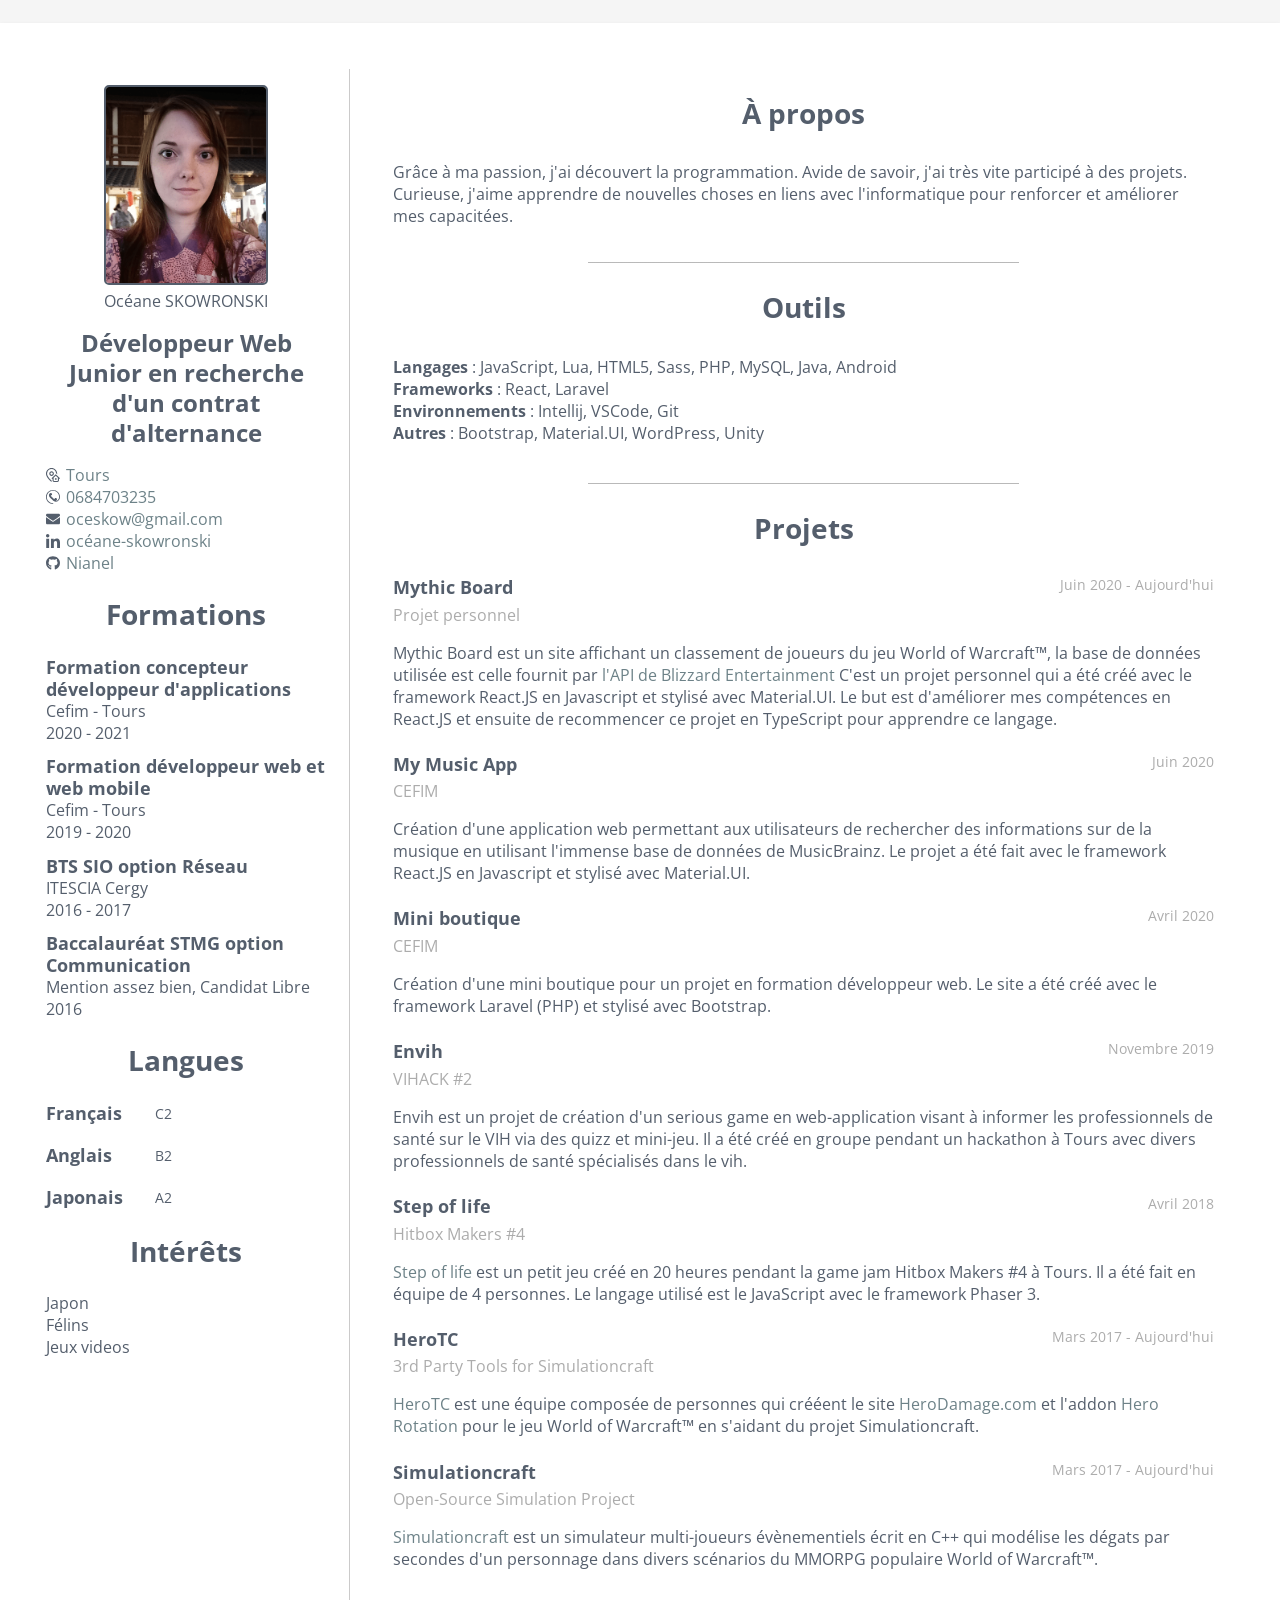
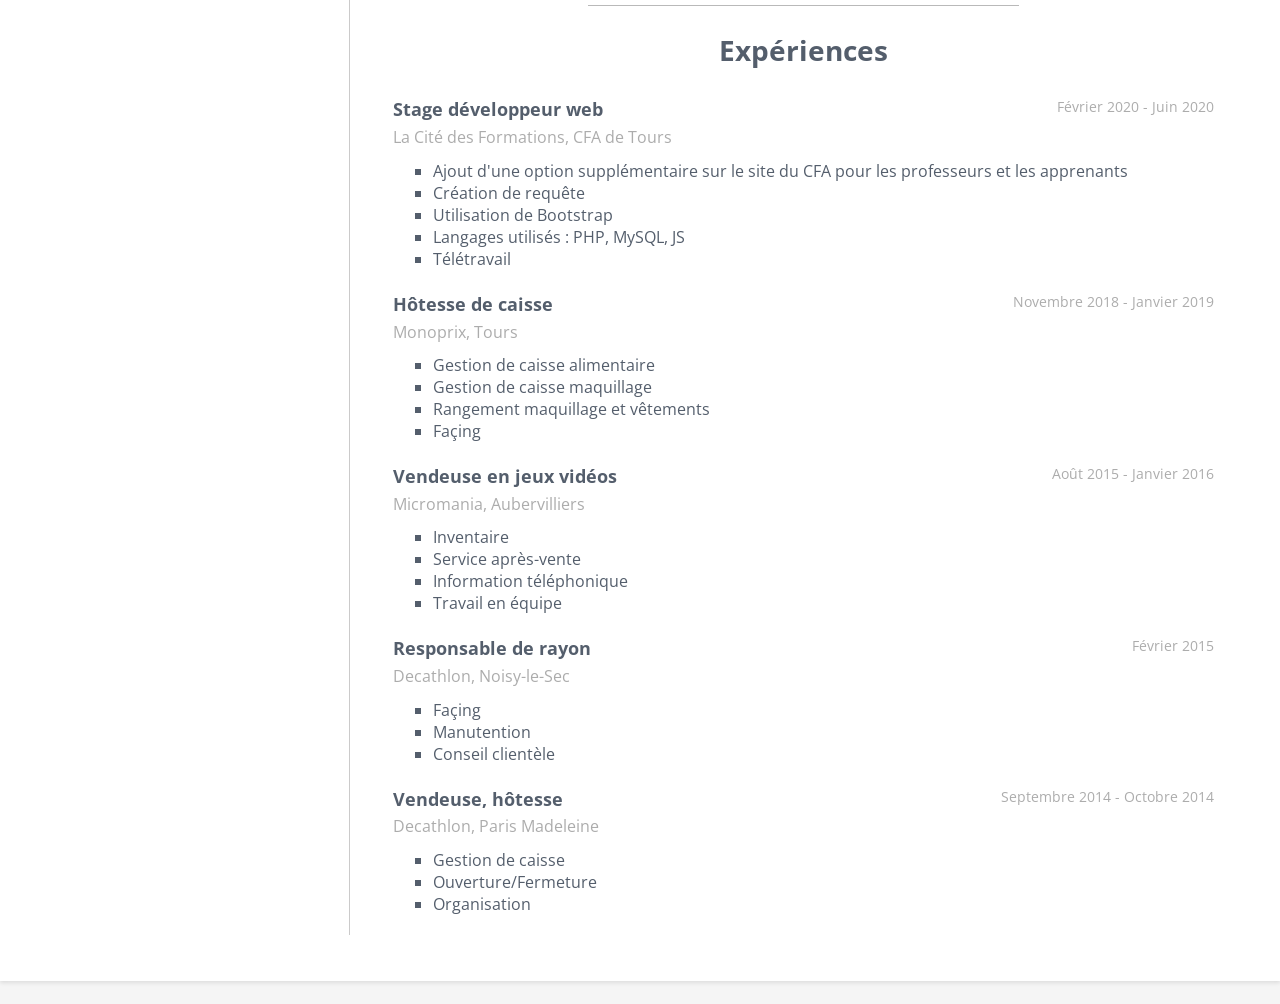
==== commit e8c35e98: "Add some techno" ====
--- a/index.html
+++ b/index.html
@@ -104,7 +104,7 @@
         <ul>
           <li>
             <strong>Langages</strong> :
-            JavaScript, Lua, HTML5, Sass, PHP, MySQL
+            JavaScript, Lua, HTML5, Sass, PHP, MySQL, Java, Android
           </li>
           <li>
             <strong>Frameworks</strong> :
